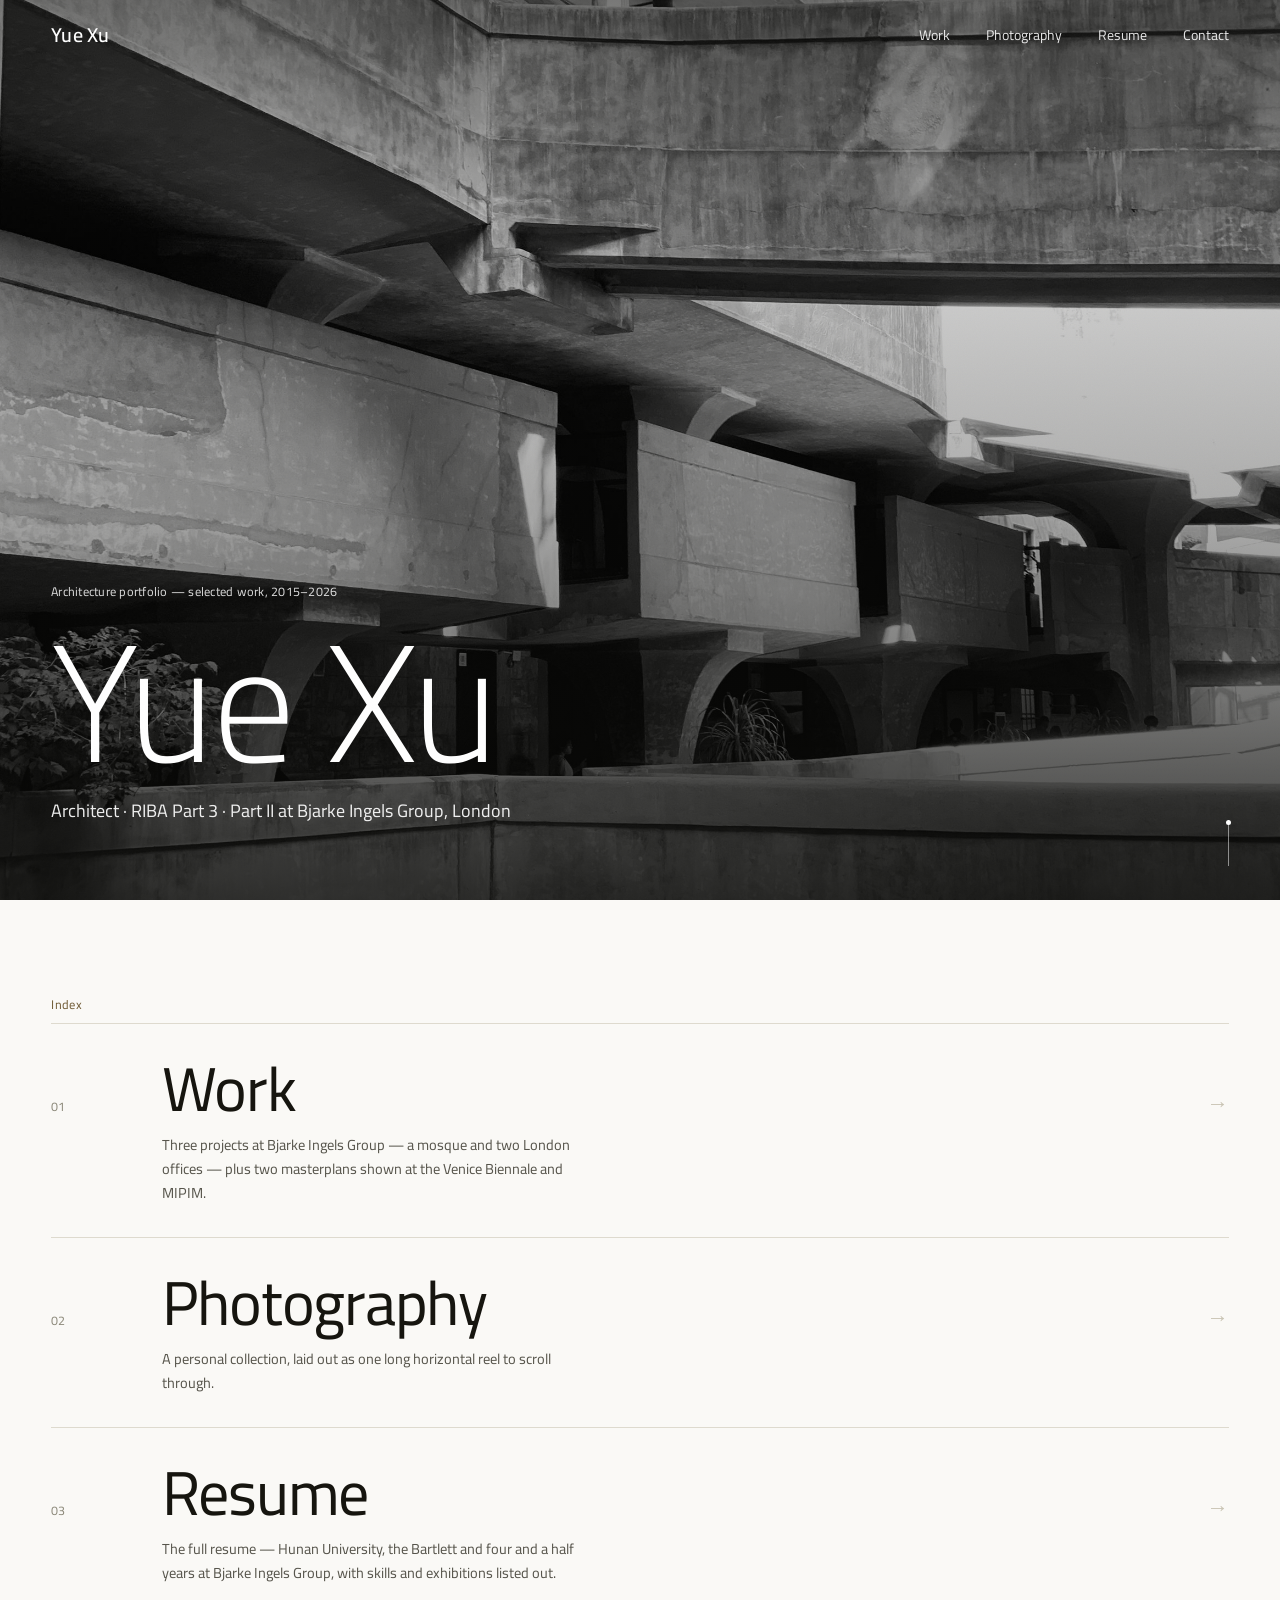
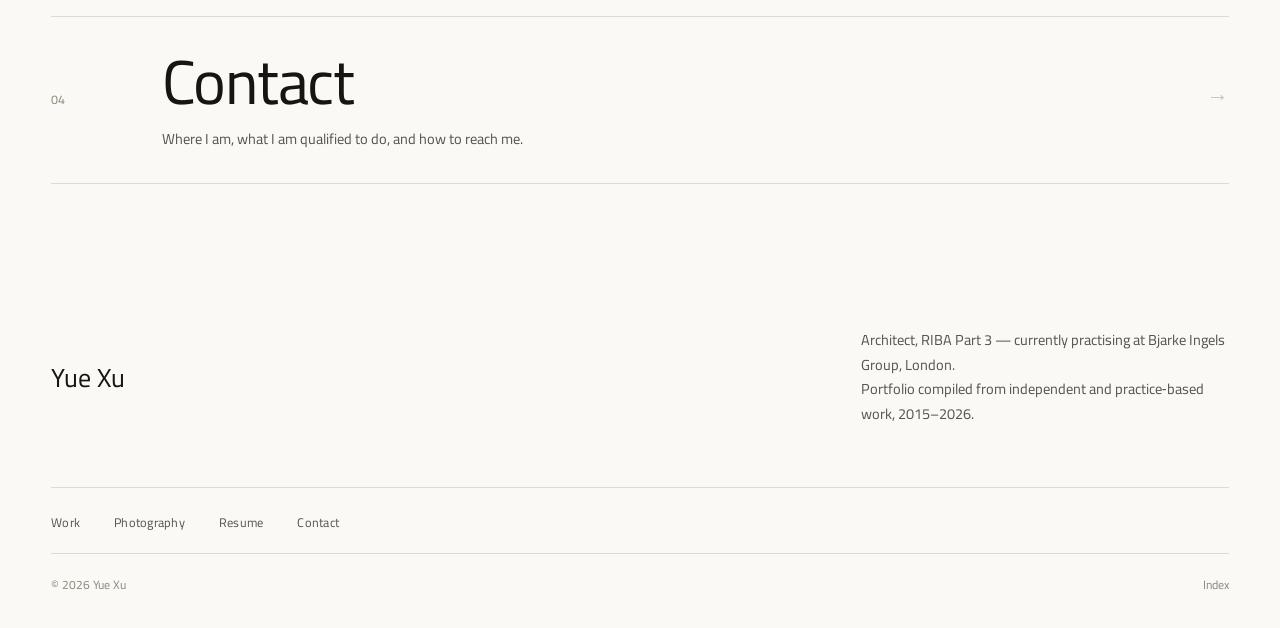
==== index.html @ 7f574521 "Add portfolio site Static site served by GitHub Pages: a home navigator page plus Work (three BIG pr" ====
<!DOCTYPE html>
<html lang="en">
<head>
<meta charset="UTF-8">
<meta name="viewport" content="width=device-width, initial-scale=1.0">
<title>Yue Xu — Architecture Portfolio</title>
<meta name="description" content="Yue Xu — Architect, RIBA Part 3. Selected work 2015–2026, including BIG projects, plus a personal photography collection.">
<link rel="icon" href="assets/logo_mark.png">
<link rel="preconnect" href="https://fonts.googleapis.com">
<link rel="preconnect" href="https://fonts.gstatic.com" crossorigin>
<link href="https://fonts.googleapis.com/css2?family=Cairo:wght@200;300;400;500;600;700;800;900&display=swap" rel="stylesheet">
<link rel="stylesheet" href="css/style.css">
</head>
<body class="page-hero">

<div class="grain"></div>

<!-- ============ NAV ============ -->
<header class="nav" id="nav">
  <a class="nav-mark" href="index.html" aria-label="Home">
    <span>Yue Xu</span>
  </a>
  <nav class="nav-links">
    <a href="work.html">Work</a>
    <a href="photography.html">Photography</a>
    <a href="resume.html">Resume</a>
    <a href="contact.html">Contact</a>
  </nav>
  <button class="nav-toggle" id="navToggle" aria-label="Menu">
    <span></span><span></span>
  </button>
</header>

<!-- ============ HERO ============ -->
<section class="hero">
  <div class="hero-media">
    <img src="assets/hero-background.jpg" alt="Board-marked concrete beams and cantilevered floors of a brutalist building">
  </div>
  <div class="hero-scrim"></div>
  <div class="hero-content">
    <p class="hero-kicker">Architecture portfolio — selected work, 2015–2026</p>
    <h1 class="hero-title">Yue&nbsp;Xu</h1>
    <p class="hero-role">Architect · RIBA Part 3 · Part II at Bjarke Ingels Group, London</p>
  </div>
  <a class="hero-scroll" href="#navigator" aria-label="Scroll down">
    <span></span>
  </a>
</section>

<!-- ============ NAVIGATOR ============ -->
<section class="navigator" id="navigator">
  <div class="navigator-head">
    <p class="eyebrow">Index</p>
  </div>

  <div class="nav-cards">
    <a class="nav-card" href="work.html">
      <span class="nav-card-index">01</span>
      <span class="nav-card-body">
        <span class="nav-card-title">Work</span>
        <span class="nav-card-desc">Three projects at Bjarke Ingels Group — a mosque and two London offices — plus two masterplans shown at the Venice Biennale and MIPIM.</span>
      </span>
      <span class="nav-card-arrow" aria-hidden="true">→</span>
    </a>

    <a class="nav-card" href="photography.html">
      <span class="nav-card-index">02</span>
      <span class="nav-card-body">
        <span class="nav-card-title">Photography</span>
        <span class="nav-card-desc">A personal collection, laid out as one long horizontal reel to scroll through.</span>
      </span>
      <span class="nav-card-arrow" aria-hidden="true">→</span>
    </a>

    <a class="nav-card" href="resume.html">
      <span class="nav-card-index">03</span>
      <span class="nav-card-body">
        <span class="nav-card-title">Resume</span>
        <span class="nav-card-desc">The full resume — Hunan University, the Bartlett and four and a half years at Bjarke Ingels Group, with skills and exhibitions listed out.</span>
      </span>
      <span class="nav-card-arrow" aria-hidden="true">→</span>
    </a>

    <a class="nav-card" href="contact.html">
      <span class="nav-card-index">04</span>
      <span class="nav-card-body">
        <span class="nav-card-title">Contact</span>
        <span class="nav-card-desc">Where I am, what I am qualified to do, and how to reach me.</span>
      </span>
      <span class="nav-card-arrow" aria-hidden="true">→</span>
    </a>
  </div>
</section>

<!-- ============ FOOTER ============ -->
<footer class="site-footer">
  <div class="footer-top">
    <div class="footer-mark">
      <span>Yue Xu</span>
    </div>
    <p class="footer-line">Architect, RIBA Part 3 — currently practising at Bjarke Ingels Group, London.<br>Portfolio compiled from independent and practice‑based work, 2015–2026.</p>
  </div>
  <nav class="footer-nav">
    <a href="work.html">Work</a>
    <a href="photography.html">Photography</a>
    <a href="resume.html">Resume</a>
    <a href="contact.html">Contact</a>
  </nav>
  <div class="footer-bottom">
    <span>© 2026 Yue Xu</span>
    <a href="index.html" aria-current="page">Index</a>
  </div>
</footer>

<script src="js/data.js"></script>
<script src="js/main.js"></script>
</body>
</html>
---- css/style.css ----
/* ===================================================================
   Yue Xu — Architecture Portfolio
   Tokens
=================================================================== */
:root{
  --bg: #FAF9F6;
  --paper: #F3F1EB;
  --ink: #16150F;
  --ink-soft: #57554C;
  --ink-faint: #8B8879;
  --line: #DEDACE;
  --line-strong: #C9C4B4;
  --stone: #9C8354;
  --stone-deep: #6F5A34;
  --panel: #121109;
  --panel-text: #EDE9DD;
  --panel-line: #34321F;
  --panel-soft: #A7A38E;

  /* single typeface across the whole site — the three roles are kept
     as tokens so weight/letterspacing rules below still read clearly */
  --serif: "Cairo", -apple-system, BlinkMacSystemFont, "Segoe UI", sans-serif;
  --sans: "Cairo", -apple-system, BlinkMacSystemFont, "Segoe UI", sans-serif;
  --mono: "Cairo", -apple-system, BlinkMacSystemFont, "Segoe UI", sans-serif;

  --gutter: clamp(20px, 4vw, 64px);
  --maxw: 1440px;
}

*{ box-sizing: border-box; }
html{ scroll-behavior: smooth; }

@media (prefers-reduced-motion: reduce){
  html{ scroll-behavior: auto; }
  *{ animation-duration: 0.001ms !important; transition-duration: 0.001ms !important; }
}

body{
  margin: 0;
  background: var(--bg);
  color: var(--ink);
  font-family: var(--sans);
  font-size: 16px;
  line-height: 1.5;
  -webkit-font-smoothing: antialiased;
}

img{ max-width: 100%; display: block; }
a{ color: inherit; text-decoration: none; }

::selection{ background: var(--stone); color: #fff; }

/* faint paper grain, purely decorative, static */
.grain{
  position: fixed; inset: 0; pointer-events: none; z-index: 999;
  opacity: 0.035; mix-blend-mode: multiply;
  background-image: url("data:image/svg+xml,%3Csvg xmlns='http://www.w3.org/2000/svg' width='120' height='120'%3E%3Cfilter id='n'%3E%3CfeTurbulence type='fractalNoise' baseFrequency='0.9' numOctaves='2' stitchTiles='stitch'/%3E%3C/filter%3E%3Crect width='100%25' height='100%25' filter='url(%23n)'/%3E%3C/svg%3E");
}

.eyebrow{
  font-family: var(--mono);
  font-size: 12.5px;
  letter-spacing: 0.03em;
  color: var(--stone-deep);
  margin: 0 0 18px;
}

/* ===================================================================
   Nav
=================================================================== */
.nav{
  position: fixed; top: 0; left: 0; right: 0; z-index: 500;
  display: flex; align-items: center; justify-content: space-between;
  padding: 20px var(--gutter);
  transition: background 0.35s ease, border-color 0.35s ease, padding 0.35s ease;
  border-bottom: 1px solid transparent;
}
.nav.is-scrolled{
  background: rgba(250,249,246,0.88);
  backdrop-filter: blur(10px);
  border-bottom-color: var(--line);
  padding-top: 14px; padding-bottom: 14px;
}
.nav-mark{
  display: flex; align-items: center; gap: 10px;
  font-family: var(--serif); font-size: 20px; font-weight: 600; letter-spacing: 0.01em;
  color: var(--ink);
}

.nav-links{ display: flex; gap: 36px; }
.nav-links a{
  font-size: 14px; color: var(--ink); opacity: 0.88;
  transition: opacity 0.2s ease, color 0.35s ease;
  position: relative;
}
.nav-links a:hover{ opacity: 1; }
.nav-links a::after{
  content:""; position: absolute; left:0; right:0; bottom:-6px; height: 1px;
  background: currentColor; transform: scaleX(0); transform-origin: left;
  transition: transform 0.25s ease;
}
.nav-links a:hover::after{ transform: scaleX(1); }
.nav-links a.is-active{ opacity: 1; }
.nav-links a.is-active::after{ transform: scaleX(1); }

/* index.html only — the nav floats over the dark hero photo until it sticks */
body.page-hero .nav:not(.is-scrolled) .nav-mark,
body.page-hero .nav:not(.is-scrolled) .nav-links a{ color: #fff; }
body.page-hero .nav:not(.is-scrolled) .nav-toggle span{ background: #fff; }

.nav-toggle{ display: none; background: none; border: none; cursor: pointer; padding: 8px; }
.nav-toggle span{
  display: block; width: 22px; height: 1px; background: var(--ink); margin: 5px 0;
  transition: background 0.3s ease;
}

/* ===================================================================
   Hero
=================================================================== */
.hero{
  position: relative;
  height: 100vh; min-height: 560px;
  overflow: hidden;
  color: #fff;
  background: #2A2A28;
}
.hero-media{ position: absolute; inset: 0; }
.hero-media img{
  width: 100%; height: 100%; object-fit: cover;
  transform: scale(1.03);
}
/* the background photo is light concrete, so the scrim has to do real
   work at the top (nav) and bottom (title) for the type to hold up */
.hero-scrim{
  position: absolute; inset: 0;
  background:
    linear-gradient(180deg, rgba(12,12,10,0.55) 0%, rgba(12,12,10,0.18) 28%, rgba(12,12,10,0.34) 58%, rgba(10,10,8,0.82) 100%);
}
.hero-content{
  position: absolute; left: var(--gutter); right: var(--gutter); bottom: 76px;
}
.hero-kicker{
  font-family: var(--mono); font-size: 12.5px; letter-spacing: 0.02em;
  opacity: 0.86; margin: 0 0 18px;
}
.hero-title{
  font-family: var(--serif); font-weight: 300; font-style: normal;
  font-size: clamp(64px, 13vw, 168px);
  line-height: 0.98; margin: 0 0 14px; letter-spacing: -0.02em;
}
.hero-role{ font-size: clamp(14px, 1.6vw, 18px); opacity: 0.92; max-width: 46ch; margin: 0; }

.hero-scroll{
  position: absolute; right: var(--gutter); bottom: 34px;
  width: 1px; height: 46px; background: rgba(255,255,255,0.5);
}
.hero-scroll span{
  position: absolute; top: 0; left: -2px; width: 5px; height: 5px; border-radius: 50%;
  background: #fff; animation: scrollDot 2.2s ease-in-out infinite;
}
@keyframes scrollDot{
  0%{ top: 0; opacity: 1; }
  80%{ opacity: 1; }
  100%{ top: 100%; opacity: 0; }
}

/* ===================================================================
   Home — navigator
=================================================================== */
.navigator{
  max-width: var(--maxw); margin: 0 auto;
  padding: 96px var(--gutter) 40px;
}
/* just the eyebrow label now, so it sits tight above the cards */
.navigator-head{ margin-bottom: 8px; }
.navigator-head .eyebrow{ margin-bottom: 0; }

.nav-cards{ border-top: 1px solid var(--line); }
.nav-card{
  display: grid; grid-template-columns: 72px 1fr auto;
  align-items: baseline; gap: clamp(12px, 3vw, 40px);
  padding: 32px 0; border-bottom: 1px solid var(--line);
  transition: padding-left 0.35s cubic-bezier(.2,.7,.2,1);
}
.nav-card:hover{ padding-left: 12px; }
.nav-card-index{
  font-family: var(--mono); font-size: 12.5px; color: var(--ink-faint);
}
.nav-card-title{
  display: block;
  font-family: var(--serif); font-weight: 400; font-size: clamp(30px, 5vw, 62px);
  line-height: 1.05; letter-spacing: -0.02em; color: var(--ink);
  transition: color 0.3s ease;
}
.nav-card:hover .nav-card-title{ color: var(--stone-deep); }
.nav-card-desc{
  display: block; font-size: 14.5px; line-height: 1.65;
  color: var(--ink-soft); max-width: 52ch; margin-top: 12px;
}
.nav-card-arrow{
  font-family: var(--sans); font-size: 22px; color: var(--line-strong);
  transition: transform 0.35s cubic-bezier(.2,.7,.2,1), color 0.3s ease;
}
.nav-card:hover .nav-card-arrow{ transform: translateX(8px); color: var(--stone); }

/* ===================================================================
   Sub-page heads
=================================================================== */
.page-head{
  max-width: var(--maxw); margin: 0 auto;
  padding: 148px var(--gutter) 0;
}
.page-head--tight{ padding-bottom: 0; }
.page-head h1{
  font-family: var(--serif); font-weight: 400;
  font-size: clamp(40px, 7vw, 92px); line-height: 1.02; letter-spacing: -0.02em;
  margin: 0; color: var(--ink); max-width: 24ch;
}
/* a full sentence as the page title, rather than a one-word label */
.page-head h1.h1-statement{
  font-size: clamp(25px, 3.4vw, 44px); line-height: 1.28; letter-spacing: -0.01em;
  max-width: 30ch;
}
.page-lede{
  font-family: var(--serif); font-size: clamp(20px, 2.6vw, 30px); line-height: 1.35;
  color: var(--ink); max-width: 40ch; margin: 26px 0 0;
}

/* ===================================================================
   Intro
=================================================================== */
.intro{
  padding: 56px var(--gutter) 24px;   /* .page-head supplies the top space */
  max-width: var(--maxw); margin: 0 auto;
}
.intro-lede{
  font-family: var(--serif); font-size: clamp(24px, 3vw, 34px); line-height: 1.35;
  margin: 0 0 28px; color: var(--ink); max-width: 34ch;
}
.intro-body{
  font-size: 16px; line-height: 1.75; color: var(--ink-soft); max-width: 62ch; margin: 0;
}

/* ===================================================================
   CV — dated rows, skills, exhibitions  (about.html)
=================================================================== */
.cv{ max-width: var(--maxw); margin: 0 auto; padding: 40px var(--gutter) 30px; }

.cv-block{ padding: 54px 0 10px; border-top: 1px solid var(--line-strong); }
.cv-block:first-child{ border-top: none; padding-top: 10px; }

.cv-list{ list-style: none; margin: 0; padding: 0; }
.cv-row{
  display: grid; grid-template-columns: 210px 1fr; gap: 6px 32px;
  padding: 22px 0; border-bottom: 1px solid var(--line);
  align-items: baseline;
}
.cv-list .cv-row:first-child{ border-top: 1px solid var(--line); }
.cv-date{
  font-family: var(--mono); font-size: 12.5px; letter-spacing: 0.02em;
  color: var(--stone-deep); white-space: nowrap;
}
.cv-title{
  font-size: clamp(16px, 1.9vw, 20px); font-weight: 500; line-height: 1.4;
  margin: 0; color: var(--ink);
}
.cv-title em{ font-style: normal; font-weight: 400; color: var(--ink-faint); }
.cv-note{
  font-size: 14.5px; line-height: 1.7; color: var(--ink-soft);
  max-width: 62ch; margin: 9px 0 0;
}

.skill-list{
  display: flex; flex-wrap: wrap; gap: 8px 10px;
  list-style: none; margin: 0; padding: 0;
}
.skill-list li{
  font-family: var(--mono); font-size: 12px; color: var(--stone-deep);
  border: 1px solid var(--line-strong); padding: 6px 11px;
}

/* ===================================================================
   Work / Projects
=================================================================== */
.work{ padding: 0 var(--gutter) 40px; max-width: var(--maxw); margin: 0 auto; }

.projects{ display: flex; flex-direction: column; }

.project{
  display: grid; grid-template-columns: 1fr 1fr; align-items: center;
  gap: clamp(28px, 5vw, 80px);
  padding: 70px 0; border-top: 1px solid var(--line);
}
.project:last-child{ border-bottom: 1px solid var(--line); }
.project--reverse .project-media{ order: 2; }
.project--reverse .project-text{ order: 1; }

.project-media{
  position: relative; overflow: hidden; background: var(--paper);
  aspect-ratio: 4 / 5; cursor: pointer;
}
.project-media img{
  width: 100%; height: 100%; object-fit: cover;
  transition: transform 0.7s cubic-bezier(.2,.7,.2,1);
}
.project-media:hover img{ transform: scale(1.045); }
.view-tag{
  position: absolute; left: 16px; bottom: 16px;
  font-family: var(--mono); font-size: 11.5px; color: #fff;
  background: rgba(15,14,9,0.6); backdrop-filter: blur(4px);
  padding: 6px 10px; letter-spacing: 0.02em;
  opacity: 0; transform: translateY(6px);
  transition: opacity 0.25s ease, transform 0.25s ease;
}
.project-media:hover .view-tag{ opacity: 1; transform: translateY(0); }
.project-media .count-tag{
  position: absolute; right: 16px; top: 16px;
  font-family: var(--mono); font-size: 11px; color: var(--ink);
  background: rgba(250,249,246,0.85);
  padding: 5px 9px;
}

.project-index{
  font-family: var(--mono); font-size: 13px; color: var(--ink-faint); margin: 0 0 14px;
}
.project-title{
  font-family: var(--serif); font-weight: 400; font-size: clamp(28px, 3.4vw, 42px);
  line-height: 1.1; margin: 0 0 16px; color: var(--ink);
}
.project-meta{
  display: flex; flex-wrap: wrap; gap: 8px 10px; margin-bottom: 20px;
}
.project-meta span{
  font-family: var(--mono); font-size: 12px; color: var(--stone-deep);
  border: 1px solid var(--line-strong); padding: 5px 10px;
}
.project-desc{
  font-size: 15.5px; line-height: 1.75; color: var(--ink-soft);
  max-width: 52ch; margin: 0 0 20px;
}
.project-press{
  display: inline-flex; align-items: center; gap: 8px;
  font-family: var(--mono); font-size: 12.5px; color: var(--stone-deep);
  border-top: 1px solid var(--line); padding-top: 14px; margin-top: 6px;
}
.project-press a{ text-decoration: underline; text-underline-offset: 3px; }
.project-press a:hover{ color: var(--ink); }

/* ===================================================================
   Exhibition — second category on work.html
=================================================================== */
.section-head{
  max-width: var(--maxw); margin: 0 auto;
  padding: 76px var(--gutter) 30px;
}
.section-head h2{
  font-family: var(--serif); font-weight: 400; font-size: clamp(24px, 3.2vw, 38px);
  line-height: 1.25; margin: 0; max-width: 46ch; color: var(--ink);
}

.exhibition{ padding: 0 var(--gutter) 40px; max-width: var(--maxw); margin: 0 auto; }
.exhibits{ display: flex; flex-direction: column; }

.exhibit{ padding: 46px 0; border-top: 1px solid var(--line); }
.exhibit:last-child{ border-bottom: 1px solid var(--line); }

.exhibit-media{
  position: relative; overflow: hidden; background: var(--paper);
  aspect-ratio: 16 / 9; cursor: pointer;
}
.exhibit-media img{
  width: 100%; height: 100%; object-fit: cover;
  transition: transform 0.7s cubic-bezier(.2,.7,.2,1);
}
.exhibit-media:hover img{ transform: scale(1.03); }
.exhibit-media:hover .view-tag{ opacity: 1; transform: translateY(0); }

.exhibit-text{
  display: grid; grid-template-columns: 1fr 1.25fr; gap: clamp(24px, 5vw, 72px);
  padding-top: 30px;
}

/* ===================================================================
   Photography rail — photography.html
=================================================================== */
.photos{ padding: 52px 0 84px; }
/* sits inside .page-head, so gutters come from there */
.photos-hint{
  font-family: var(--mono); font-size: 12px; letter-spacing: 0.02em;
  color: var(--panel-soft); margin: 24px 0 0;
}

/* ---- horizontal rail ---- */
.photo-rail{ position: relative; }

.photo-track{
  display: flex; gap: 14px;
  overflow-x: auto; overflow-y: hidden;
  padding: 4px var(--gutter) 0;
  scroll-snap-type: x proximity;
  scroll-padding-left: var(--gutter);
  overscroll-behavior-x: contain;
  scrollbar-width: none;              /* the progress bar below stands in */
  cursor: grab;
}
.photo-track::-webkit-scrollbar{ display: none; }
.photo-track.is-dragging{ cursor: grabbing; scroll-snap-type: none; scroll-behavior: auto; }
.photo-track:focus-visible{ outline: 2px solid var(--stone); outline-offset: 6px; }

.photo-frame{
  flex: 0 0 auto; margin: 0;
  scroll-snap-align: start;
  cursor: pointer;
}
.photo-frame img{
  display: block;
  height: clamp(240px, 52vh, 520px);
  width: auto; max-width: none;       /* uniform height, natural widths */
  min-width: 180px;                   /* holds space before the file loads */
  background: #1C1A12;
  transition: opacity 0.3s ease, filter 0.5s ease;
}
.photo-track:hover .photo-frame img{ opacity: 0.55; }
.photo-track:hover .photo-frame:hover img{ opacity: 1; }
.photo-track.is-dragging .photo-frame img,
.photo-track.is-dragging .photo-frame:hover img{ opacity: 1; }

.photo-frame figcaption{
  display: flex; gap: 10px; align-items: baseline;
  font-family: var(--mono); font-size: 11.5px; letter-spacing: 0.02em;
  color: var(--panel-soft); padding-top: 12px;
}
.photo-num{ color: var(--stone); }

/* ---- arrows ---- */
.rail-btn{
  position: absolute; top: calc(50% - 16px); transform: translateY(-50%);
  z-index: 3; width: 46px; height: 46px; border-radius: 50%;
  border: 1px solid rgba(237,233,221,0.28);
  background: rgba(18,17,9,0.72); backdrop-filter: blur(6px);
  color: var(--panel-text); font-family: var(--sans); font-size: 24px; line-height: 1;
  display: flex; align-items: center; justify-content: center;
  cursor: pointer; transition: opacity 0.25s ease, background 0.25s ease, border-color 0.25s ease;
}
.rail-btn:hover{ background: rgba(18,17,9,0.92); border-color: var(--stone); }
.rail-btn:disabled{ opacity: 0; pointer-events: none; }
.rail-btn--prev{ left: max(10px, calc(var(--gutter) - 58px)); }
.rail-btn--next{ right: max(10px, calc(var(--gutter) - 58px)); }

/* ---- progress bar ---- */
.photo-progress{
  max-width: var(--maxw); margin: 34px auto 0; padding: 0 var(--gutter);
  height: 1px; position: relative;
  background: var(--panel-line);
  background-clip: content-box;       /* keep the line inside the gutters */
}
.photo-progress span{
  position: absolute; left: var(--gutter); right: var(--gutter); top: 0; height: 1px;
  background: var(--stone); transform-origin: left; transform: scaleX(0.04);
  transition: transform 0.15s linear;
}

/* ===================================================================
   Contact
=================================================================== */
.contact{
  max-width: var(--maxw); margin: 0 auto;
  padding: 56px var(--gutter) 40px;
}
.contact-list{ margin: 0; border-top: 1px solid var(--line); max-width: 900px; }
.contact-row{
  display: grid; grid-template-columns: 190px 1fr; gap: 16px;
  padding: 24px 0; border-bottom: 1px solid var(--line);
  align-items: baseline;
}
.contact-row dt{
  font-family: var(--mono); font-size: 12.5px; letter-spacing: 0.03em;
  color: var(--stone-deep);
}
.contact-row dd{
  margin: 0; font-size: clamp(16px, 1.8vw, 20px); line-height: 1.55; color: var(--ink);
}
.contact-row dd a{
  text-decoration: underline; text-underline-offset: 4px;
  text-decoration-color: var(--line-strong);
  transition: text-decoration-color 0.25s ease;
}
.contact-row dd a:hover{ text-decoration-color: var(--stone); }
.contact-row dd small{
  display: block; font-family: var(--mono); font-size: 12px;
  color: var(--ink-faint); margin-top: 8px;
}

/* ===================================================================
   Footer
=================================================================== */
.site-footer{ padding: 90px var(--gutter) 34px; max-width: var(--maxw); margin: 0 auto; }
.footer-top{
  display: flex; flex-wrap: wrap; justify-content: space-between; gap: 30px;
  padding-bottom: 46px; border-bottom: 1px solid var(--line);
}
.footer-mark{ display: flex; align-items: center; gap: 10px; font-family: var(--serif); font-size: 26px; }
.footer-line{ font-size: 14.5px; line-height: 1.7; color: var(--ink-soft); max-width: 46ch; }

.footer-nav{
  display: flex; flex-wrap: wrap; gap: 8px 34px;
  padding: 26px 0 20px; border-bottom: 1px solid var(--line);
  font-family: var(--mono); font-size: 12.5px; letter-spacing: 0.02em;
  color: var(--ink-soft);
}
.footer-nav a{ position: relative; }
.footer-nav a:hover{ color: var(--ink); }
.footer-nav a[aria-current="page"]{ color: var(--stone-deep); }

.footer-bottom{
  display: flex; justify-content: space-between; padding-top: 22px;
  font-family: var(--mono); font-size: 12px; color: var(--ink-faint);
}
.footer-bottom a:hover{ color: var(--ink); }

/* ===================================================================
   Dark page theme — photography.html
=================================================================== */
body.page-dark{ background: var(--panel); color: var(--panel-text); }
body.page-dark .grain{ mix-blend-mode: screen; opacity: 0.05; }
body.page-dark .page-head h1{ color: var(--panel-text); }
body.page-dark .eyebrow{ color: var(--panel-soft); }

body.page-dark .nav-mark{ color: var(--panel-text); }
body.page-dark .nav-links a{ color: var(--panel-text); }
body.page-dark .nav-toggle span{ background: var(--panel-text); }
body.page-dark .nav.is-scrolled{
  background: rgba(18,17,9,0.86);
  border-bottom-color: var(--panel-line);
}

body.page-dark .footer-top,
body.page-dark .footer-nav{ border-bottom-color: var(--panel-line); }
body.page-dark .footer-mark{ color: var(--panel-text); }
body.page-dark .footer-line,
body.page-dark .footer-nav{ color: var(--panel-soft); }
body.page-dark .footer-nav a:hover,
body.page-dark .footer-bottom a:hover{ color: #fff; }
body.page-dark .footer-bottom{ color: var(--panel-soft); }

/* ===================================================================
   Lightbox
=================================================================== */
.lightbox{
  position: fixed; inset: 0; z-index: 1000; background: rgba(10,9,6,0.96);
  display: flex; align-items: center; justify-content: center;
  opacity: 0; pointer-events: none; transition: opacity 0.3s ease;
}
.lightbox.is-open{ opacity: 1; pointer-events: auto; }
.lb-frame{ max-width: min(88vw, 1200px); max-height: 78vh; }
.lb-frame img{ max-width: 100%; max-height: 78vh; width: auto; margin: 0 auto; object-fit: contain; }
.lb-caption{
  position: absolute; left: 0; right: 0; bottom: 26px; text-align: center;
  font-family: var(--mono); font-size: 12.5px; color: #C7C3B4;
  display: flex; justify-content: center; gap: 14px;
}
.lb-close, .lb-prev, .lb-next{
  position: absolute; background: none; border: none; color: #fff; cursor: pointer;
  font-family: var(--sans); line-height: 1;
}
.lb-close{ top: 26px; right: var(--gutter); font-size: 20px; }
.lb-prev, .lb-next{ top: 50%; transform: translateY(-50%); font-size: 40px; padding: 10px 16px; opacity: 0.75; }
.lb-prev{ left: clamp(8px, 2vw, 30px); }
.lb-next{ right: clamp(8px, 2vw, 30px); }
.lb-prev:hover, .lb-next:hover, .lb-close:hover{ opacity: 1; }

/* ===================================================================
   Responsive
=================================================================== */
@media (max-width: 900px){
  .nav-links{
    position: fixed; top: 0; right: 0; height: 100vh; width: min(78vw, 320px);
    background: var(--bg); flex-direction: column; padding: 100px 32px;
    transform: translateX(100%); transition: transform 0.35s ease;
    box-shadow: -10px 0 40px rgba(0,0,0,0.15);
  }
  .nav-links.is-open{ transform: translateX(0); }
  /* the drawer is a solid light panel, so its links stay dark on every page */
  .nav-links a,
  body.page-hero .nav:not(.is-scrolled) .nav-links a{ color: var(--ink); font-size: 17px; }
  .nav-toggle{ display: block; }
  body.page-dark .nav-links{ background: var(--panel); box-shadow: -10px 0 40px rgba(0,0,0,0.5); }
  body.page-dark .nav-links a{ color: var(--panel-text); }

  .nav-card{ grid-template-columns: 44px 1fr auto; padding: 26px 0; }
  .cv-row{ grid-template-columns: 1fr; gap: 8px; }
  .contact-row{ grid-template-columns: 1fr; gap: 8px; }
  .project, .project--reverse{ grid-template-columns: 1fr; }
  .project-media, .project--reverse .project-media{ order: 1; }
  .project-text, .project--reverse .project-text{ order: 2; }
  .project-media{ aspect-ratio: 4/3; }
  .exhibit-text{ grid-template-columns: 1fr; gap: 18px; }

  .footer-bottom{ flex-direction: column; gap: 10px; }
}

@media (max-width: 560px){
  .hero-content{ bottom: 56px; }
  .work, .intro, .navigator, .page-head{ padding-left: 20px; padding-right: 20px; }
  .page-head{ padding-top: 116px; }
  .photo-frame img{ height: clamp(220px, 40vh, 300px); }
  /* on a touch screen the swipe is the control — arrows only get in the way */
  .rail-btn{ display: none; }
  .photo-track:hover .photo-frame img{ opacity: 1; }
}

/* Focus visibility */
a:focus-visible, button:focus-visible{
  outline: 2px solid var(--stone); outline-offset: 3px;
}
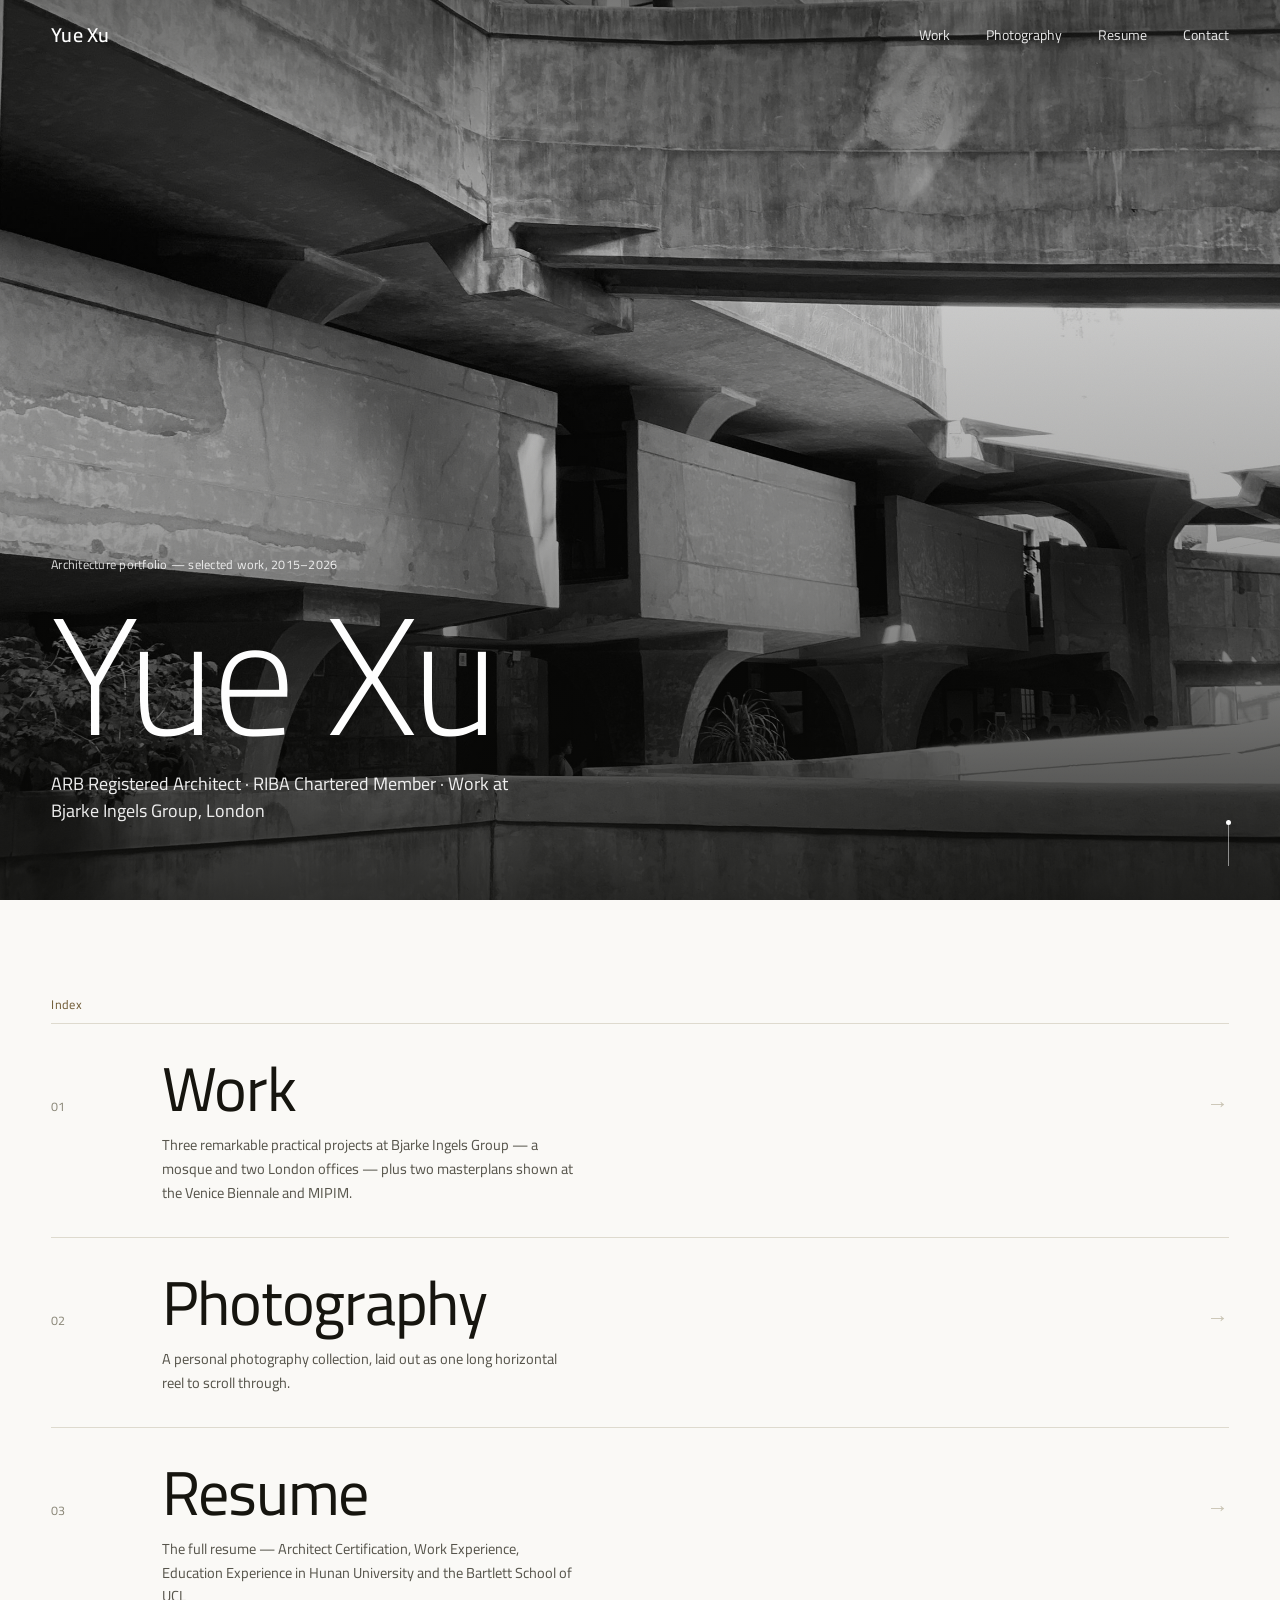
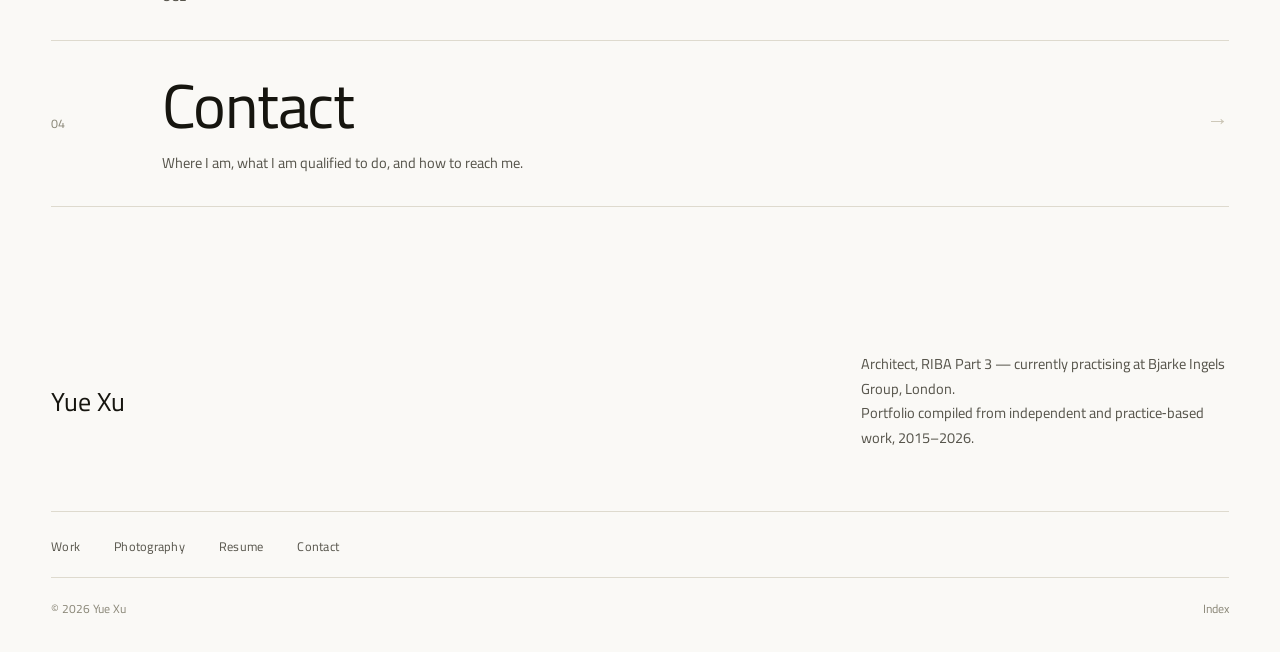
==== commit 791ae081: "Update portfolio descriptions and credentials" ====
--- a/index.html
+++ b/index.html
@@ -40,7 +40,7 @@
   <div class="hero-content">
     <p class="hero-kicker">Architecture portfolio — selected work, 2015–2026</p>
     <h1 class="hero-title">Yue&nbsp;Xu</h1>
-    <p class="hero-role">Architect · RIBA Part 3 · Part II at Bjarke Ingels Group, London</p>
+    <p class="hero-role">ARB Registered Architect · RIBA Chartered Member · Work at Bjarke Ingels Group, London</p>
   </div>
   <a class="hero-scroll" href="#navigator" aria-label="Scroll down">
     <span></span>
@@ -58,7 +58,7 @@
       <span class="nav-card-index">01</span>
       <span class="nav-card-body">
         <span class="nav-card-title">Work</span>
-        <span class="nav-card-desc">Three projects at Bjarke Ingels Group — a mosque and two London offices — plus two masterplans shown at the Venice Biennale and MIPIM.</span>
+        <span class="nav-card-desc">Three remarkable practical projects at Bjarke Ingels Group — a mosque and two London offices — plus two masterplans shown at the Venice Biennale and MIPIM.</span>
       </span>
       <span class="nav-card-arrow" aria-hidden="true">→</span>
     </a>
@@ -67,7 +67,7 @@
       <span class="nav-card-index">02</span>
       <span class="nav-card-body">
         <span class="nav-card-title">Photography</span>
-        <span class="nav-card-desc">A personal collection, laid out as one long horizontal reel to scroll through.</span>
+        <span class="nav-card-desc">A personal photography collection, laid out as one long horizontal reel to scroll through.</span>
       </span>
       <span class="nav-card-arrow" aria-hidden="true">→</span>
     </a>
@@ -76,7 +76,7 @@
       <span class="nav-card-index">03</span>
       <span class="nav-card-body">
         <span class="nav-card-title">Resume</span>
-        <span class="nav-card-desc">The full resume — Hunan University, the Bartlett and four and a half years at Bjarke Ingels Group, with skills and exhibitions listed out.</span>
+        <span class="nav-card-desc">The full resume — Architect Certification, Work Experience, Education Experience in Hunan University and the Bartlett School of UCL</span>
       </span>
       <span class="nav-card-arrow" aria-hidden="true">→</span>
     </a>
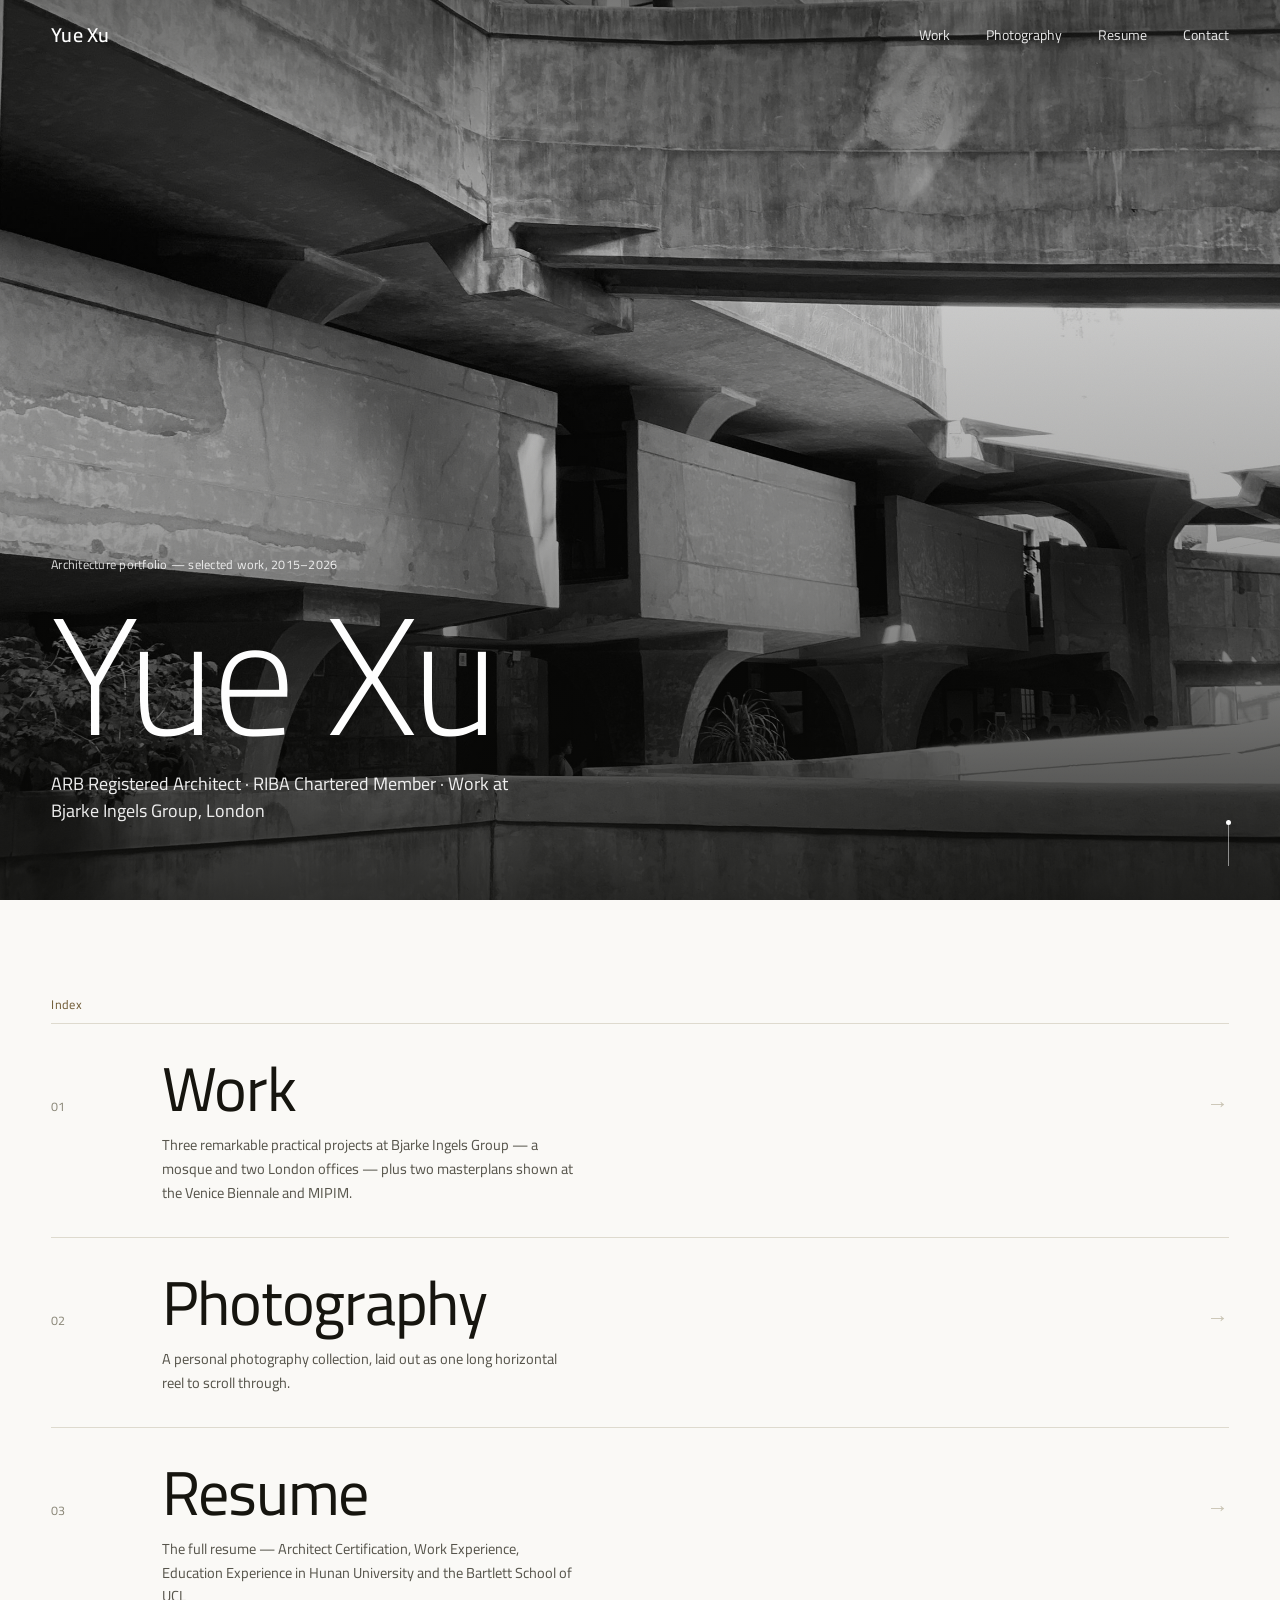
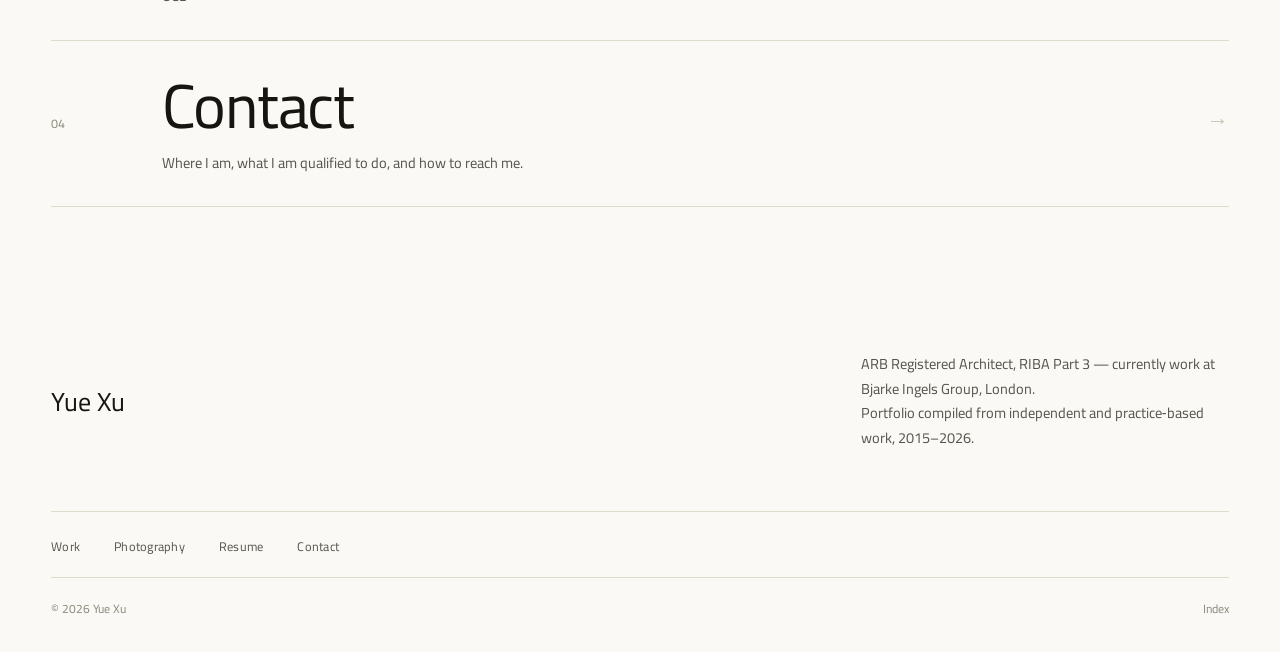
==== commit 24407b01: "Update footer description for clarity" ====
--- a/index.html
+++ b/index.html
@@ -98,7 +98,7 @@
     <div class="footer-mark">
       <span>Yue Xu</span>
     </div>
-    <p class="footer-line">Architect, RIBA Part 3 — currently practising at Bjarke Ingels Group, London.<br>Portfolio compiled from independent and practice‑based work, 2015–2026.</p>
+    <p class="footer-line">ARB Registered Architect, RIBA Part 3 — currently work at Bjarke Ingels Group, London.<br>Portfolio compiled from independent and practice‑based work, 2015–2026.</p>
   </div>
   <nav class="footer-nav">
     <a href="work.html">Work</a>
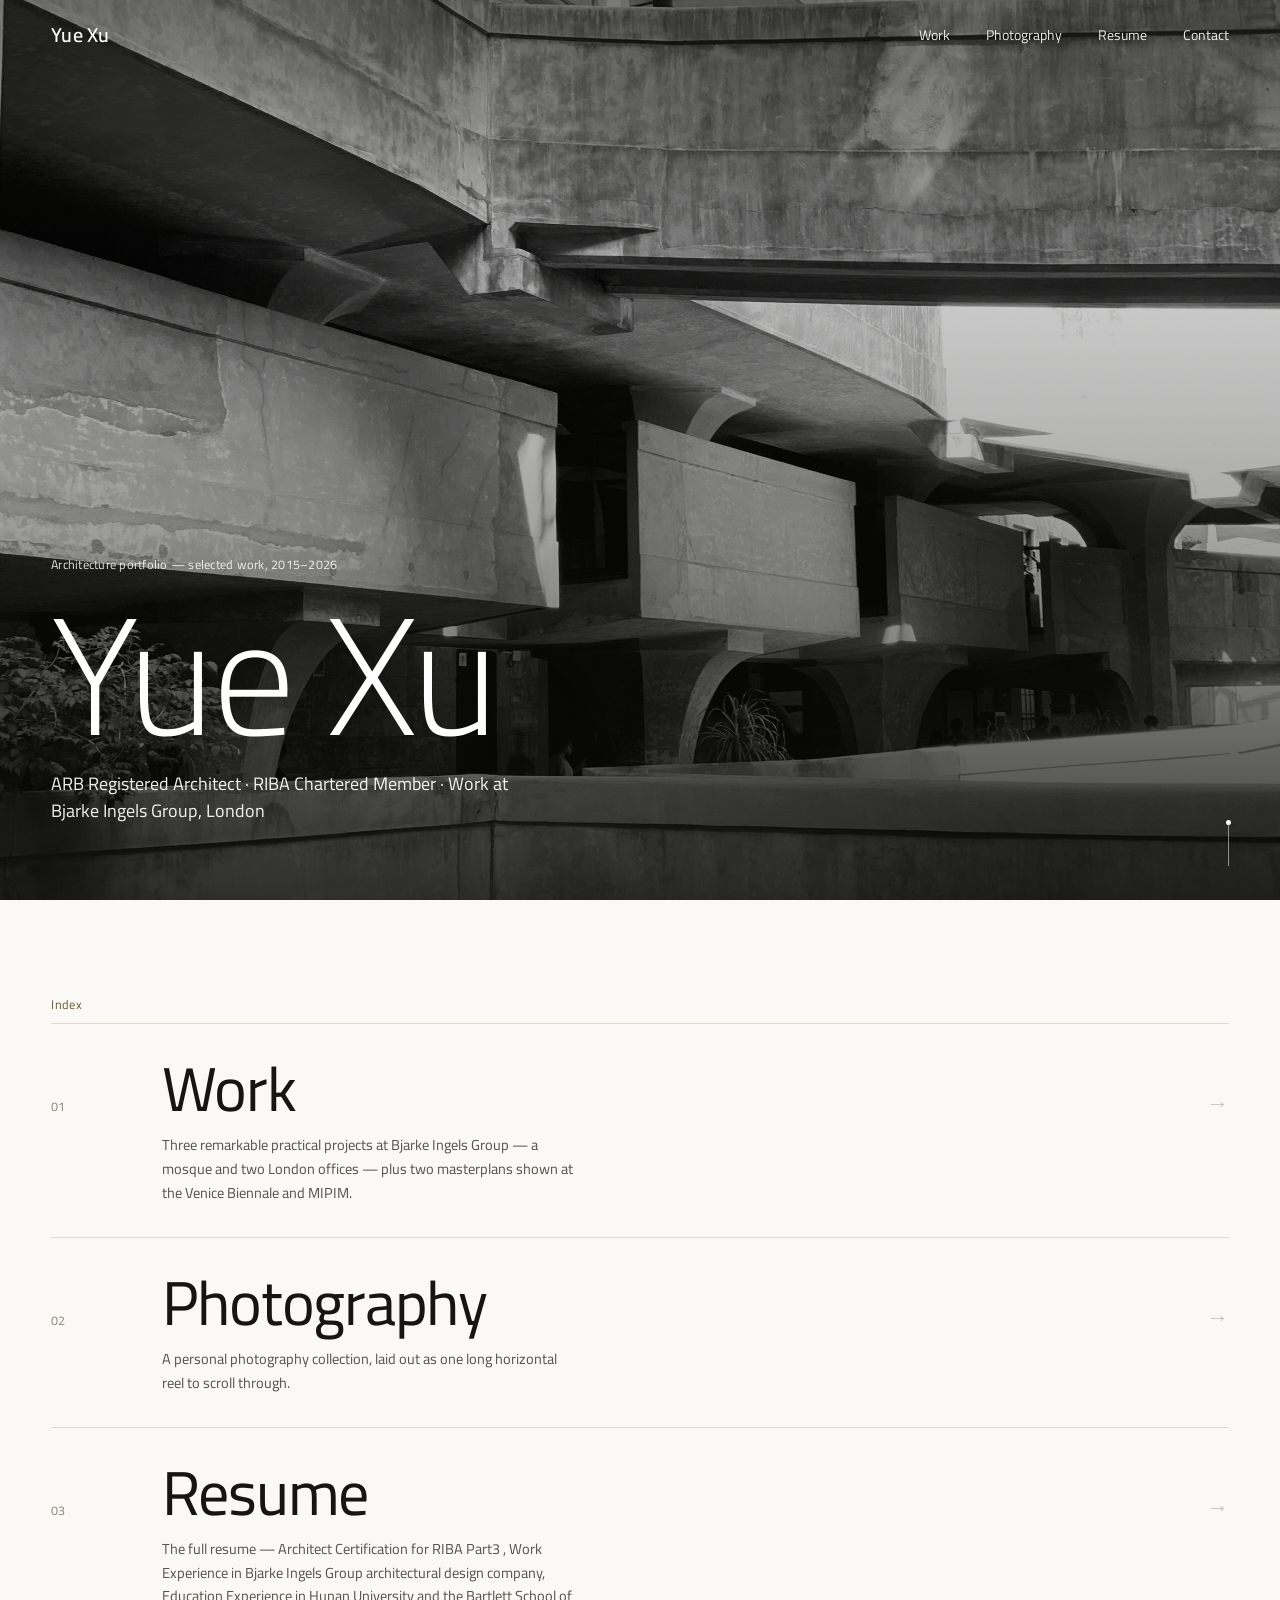
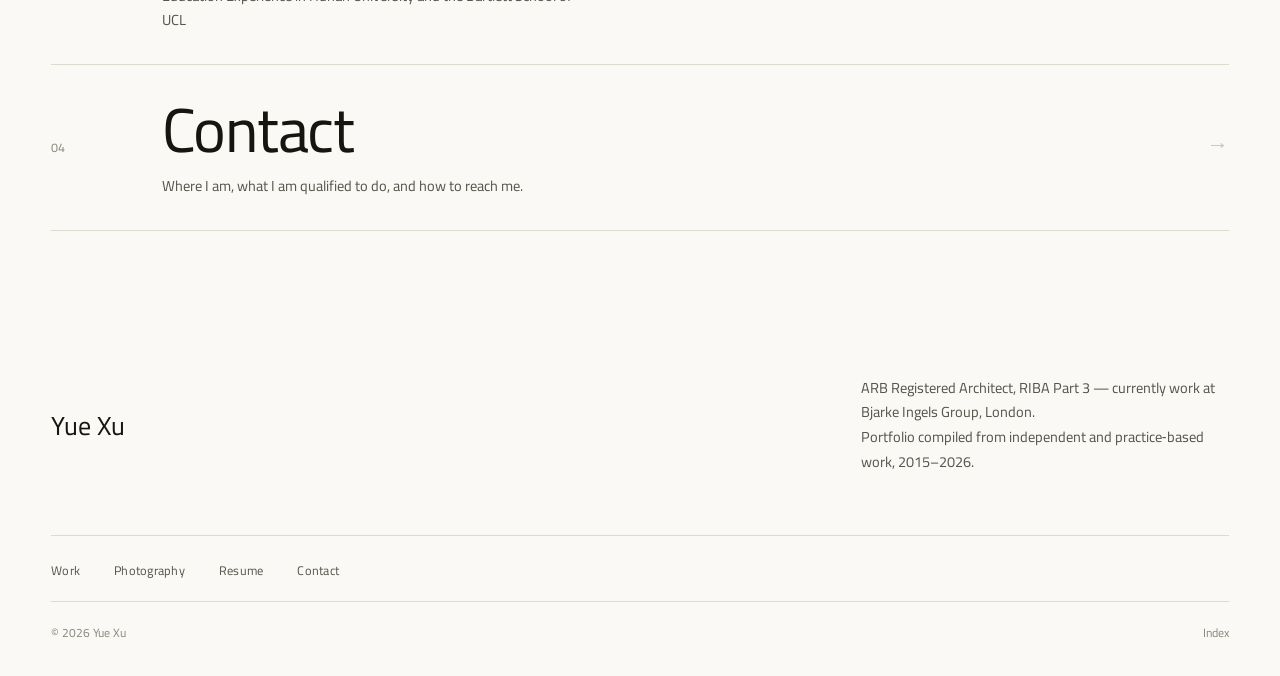
==== commit 118d623c: "Enhance resume description with additional details Updated the resume description with more details " ====
--- a/index.html
+++ b/index.html
@@ -76,7 +76,7 @@
       <span class="nav-card-index">03</span>
       <span class="nav-card-body">
         <span class="nav-card-title">Resume</span>
-        <span class="nav-card-desc">The full resume — Architect Certification, Work Experience, Education Experience in Hunan University and the Bartlett School of UCL</span>
+        <span class="nav-card-desc">The full resume — Architect Certification for RIBA Part3 , Work Experience in Bjarke Ingels Group architectural design company, Education Experience in Hunan University and the Bartlett School of UCL</span>
       </span>
       <span class="nav-card-arrow" aria-hidden="true">→</span>
     </a>
